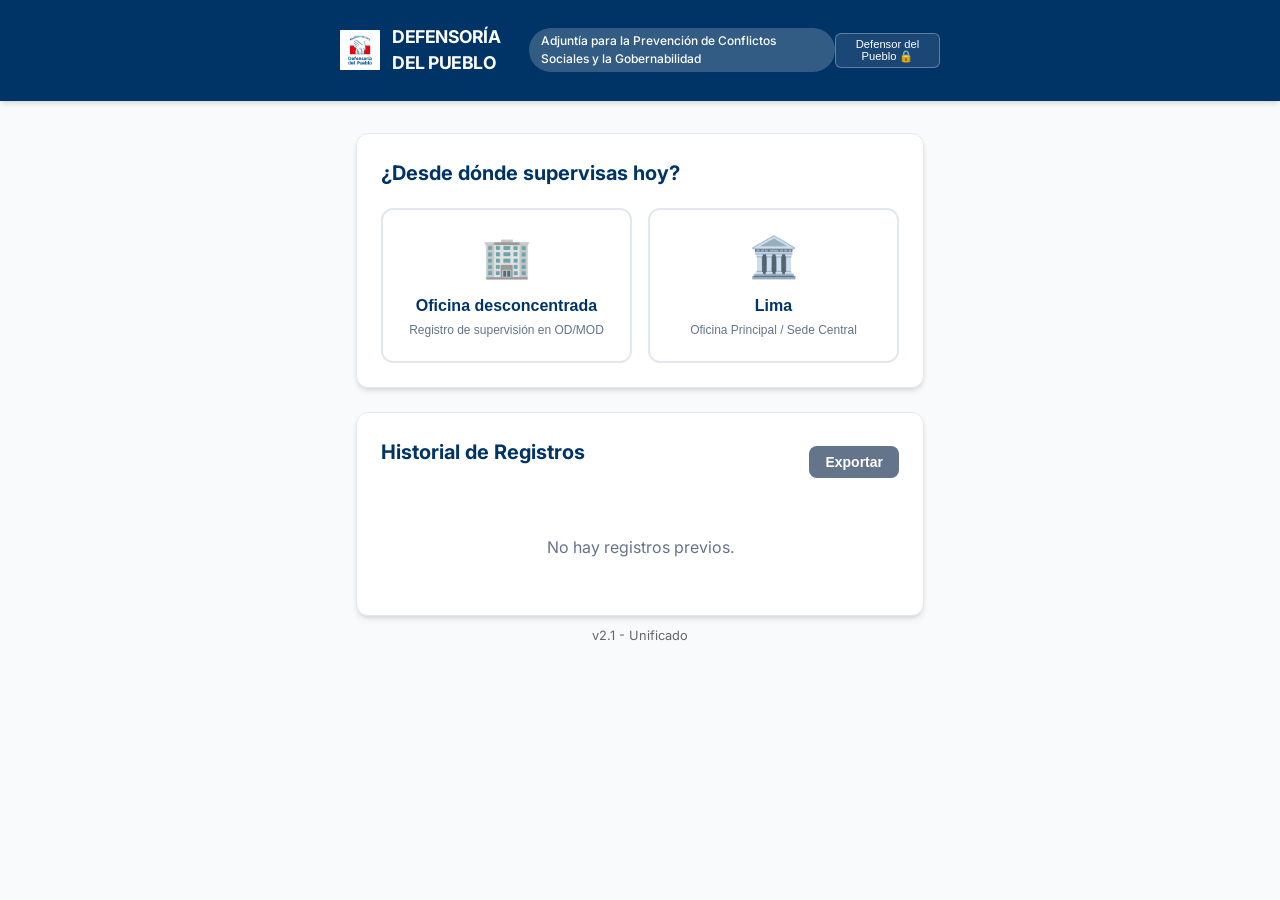
==== index.html @ 064923a9 "Add files via upload" ====
<!DOCTYPE html>
<html lang="es">

<head>
    <meta charset="UTF-8">
    <meta name="viewport" content="width=device-width, initial-scale=1.0">
    <title>Defensoría del Pueblo - Registro de Supervisión</title>
    <link rel="stylesheet" href="style.css">
    <link rel="manifest" href="manifest.json">
    <meta name="theme-color" content="#003366">
    <meta name="apple-mobile-web-app-capable" content="yes">
    <meta name="apple-mobile-web-app-status-bar-style" content="black-translucent">
    <meta name="apple-mobile-web-app-title" content="DP Supervisión">
    <link rel="apple-touch-icon" href="icon-192.png">
    <link rel="preconnect" href="https://fonts.googleapis.com">
    <link rel="preconnect" href="https://fonts.gstatic.com" crossorigin>
    <link href="https://fonts.googleapis.com/css2?family=Inter:wght@400;500;600;700&display=swap" rel="stylesheet">
</head>

<body>
    <header>
        <div class="header-content">
            <div class="logo">
                <img src="logo.png" alt="Logo Defensoría" class="header-logo">
                <span>DEFENSORÍA DEL PUEBLO</span>
            </div>
            <div class="badge">Adjuntía para la Prevención de Conflictos Sociales y la Gobernabilidad</div>
            <button id="defensor-link" class="admin-link">Defensor del Pueblo 🔒</button>
        </div>
    </header>

    <main id="app">
        <!-- Pantalla de Selección Inicial -->
        <section id="selection-section" class="card">
            <h2>¿Desde dónde supervisas hoy?</h2>
            <div class="selection-grid">
                <button id="choice-acp" class="selection-card">
                    <span class="icon">🏢</span>
                    <span class="label">Oficina desconcentrada</span>
                    <span class="desc">Registro de supervisión en OD/MOD</span>
                </button>
                <button id="choice-plan" class="selection-card">
                    <span class="icon">🏛️</span>
                    <span class="label">Lima</span>
                    <span class="desc">Oficina Principal / Sede Central</span>
                </button>
            </div>
        </section>

        <!-- Formulario OD (Antes ACP) -->
        <section id="acp-section" class="card hidden">
            <div class="section-header">
                <button class="back-link">← Volver</button>
                <h2>Supervisión en Oficina Desconcentrada</h2>
            </div>
            <form id="acp-form">
                <div class="form-group">
                    <label for="acp-supervisor">Nombre del Comisionado</label>
                    <input type="text" id="acp-supervisor" placeholder="Tu nombre completo" required>
                </div>
                <div class="form-group">
                    <label for="acp-office">OD/MOD</label>
                    <input type="text" id="acp-office" list="acp-office-list" placeholder="Escribe para buscar..."
                        required>
                    <datalist id="acp-office-list">
                        <option value="OD Amazonas">
                        <option value="OD Áncash">
                        <option value="OD Apurímac">
                        <option value="OD Arequipa">
                        <option value="OD Ayacucho">
                        <option value="OD Cajamarca">
                        <option value="OD Callao">
                        <option value="OD Cusco">
                        <option value="OD Huánuco">
                        <option value="OD Huancavelica">
                        <option value="OD Ica">
                        <option value="OD Junín">
                        <option value="OD La Libertad">
                        <option value="OD Lambayeque">
                        <option value="OD Loreto">
                        <option value="OD Lima">
                        <option value="OD Lima Este">
                        <option value="OD Lima Norte">
                        <option value="OD Lima Sur">
                        <option value="OD Lima Provincias">
                        <option value="OD Madre de Dios">
                        <option value="OD Moquegua">
                        <option value="OD Pasco">
                        <option value="OD Piura">
                        <option value="OD Puno">
                        <option value="OD San Martín">
                        <option value="OD Tacna">
                        <option value="OD Tumbes">
                        <option value="OD Ucayali">
                        <option value="MOD Atalaya">
                        <option value="MOD Purus">
                        <option value="MOD Andahuaylas">
                        <option value="OD Chimbote">
                        <option value="MOD Huanta">
                        <option value="MOD Jaén">
                        <option value="MOD Juliaca">
                        <option value="MOD La Merced">
                        <option value="MOD Satipo">
                        <option value="OD Tarapoto">
                        <option value="MOD La Convención">
                        <option value="OD Tingo María">
                        <option value="MOD Pichari">
                        <option value="MOD Puquio">
                        <option value="MOD Desaguadero">
                        <option value="MOD Aguas Verdes">
                    </datalist>
                </div>
                <div class="form-group">
                    <label for="acp-date">Fecha de la Supervisión</label>
                    <input type="date" id="acp-date" readonly required>
                </div>
                <div class="form-group">
                    <label for="acp-category">Categoría de Supervisión</label>
                    <select id="acp-category" required>
                        <option value="" disabled selected>Selecciona categoría...</option>
                        <option value="Espacio de movilización">Espacio de movilización</option>
                        <option value="Dependencia policial / Seguridad del Estado">Dependencia policial / Seguridad del
                            Estado</option>
                        <option value="Establecimiento de salud">Establecimiento de salud</option>
                        <option value="Videovigilancia">Videovigilancia</option>
                        <option value="Otro">Otro</option>
                    </select>
                </div>
                <div class="form-group">
                    <label for="acp-location">Punto de Supervisión</label>
                    <input type="text" id="acp-location" placeholder="Escribe el punto..." required>
                </div>
                <div class="form-group">
                    <label for="acp-media">Foto o Video (Opcional)</label>
                    <input type="file" id="acp-media" accept="image/*,video/*">
                </div>
                <div class="form-group">
                    <label for="acp-observations">Observaciones / Comentarios</label>
                    <textarea id="acp-observations" rows="3" placeholder="Detalles adicionales..."></textarea>
                </div>
                <div class="form-group">
                    <p class="geo-hint" style="color: #666; font-size: 0.9em; margin-bottom: 10px;">📍 La ubicación se
                        registrará automáticamente al iniciar.</p>
                </div>
                <button type="submit" class="btn-primary">Registrar e Iniciar</button>
            </form>
        </section>

        <!-- Formulario Sede Central (Antes Plan) -->
        <section id="start-section" class="card hidden">
            <div class="section-header">
                <button class="back-link">← Volver</button>
                <h2>Supervisión Lima</h2>
            </div>
            <form id="start-form">
                <div class="form-group">
                    <label for="shift">Turno</label>
                    <select id="shift" required>
                        <option value="" disabled selected>Selecciona turno...</option>
                        <option value="1er Turno">1er Turno</option>
                        <option value="2do Turno">2do Turno</option>
                    </select>
                </div>
                <div class="form-group">
                    <label for="office">Oficina / Adjuntía / Sede</label>
                    <input type="text" id="office" list="office-list" placeholder="Escribe para buscar oficina..."
                        required>
                    <datalist id="office-list">
                        <option value="OD Lima">
                        <option value="OD Lima Este">
                        <option value="OD Lima Norte">
                        <option value="OD Lima Sur">
                        <option value="Despacho del Defensor del Pueblo">
                        <option value="Primera Adjuntía">
                        <option value="Adjuntía de Lucha contra la Corrupción, Transparencia y Eficiencia del Estado">
                        <option value="Adjuntía del Medio Ambiente, Servicios Públicos y Pueblos Indígenas">
                        <option value="Adjuntía del Medio Ambiente, Cambio Climático y Pueblos Indígenas">
                        <option value="Adjuntía en Asuntos Constitucionales">
                        <option value="Adjuntía para el Derecho a la Educación">
                        <option value="Adjuntía para el Derecho a la Salud">
                        <option value="Adjuntía para la Administración Estatal">
                        <option value="Adjuntía para la Descentralización y Desarrollo Socioeconómico">
                        <option value="Adjuntía para la Niñez y Adolescencia">
                        <option value="Adjuntía para la Prevención de Conflictos Sociales y la Gobernabilidad">
                        <option
                            value="Adjuntía para la Seguridad Ciudadana, Seguridad Nacional y la Lucha contra las Drogas">
                        <option value="Adjuntía para los Derechos de la Mujer">
                        <option value="Adjuntía para los Derechos Humanos y Personas con Discapacidad">
                        <option value="Centro de Estudios Defensoriales">
                        <option value="Centro de Información">
                        <option value="Dirección de Atención al Pueblo">
                        <option value="Dirección de Atención Virtual a la Ciudadanía">
                        <option value="Dirección de Coordinación Territorial">
                        <option value="Dirección del Mecanismo Nacional de Prevención de la Tortura">
                        <option value="Dirección de Litigio Estratégico">
                        <option value="Gabinete">
                        <option value="Oficina General de Administración y Finanzas">
                        <option value="Área de Contabilidad">
                        <option value="Oficina de Contabilidad">
                        <option value="Área de Infraestructura y Seguridad Integral">
                        <option value="Oficina de Infraestructura y Seguridad Integral">
                        <option value="Área de Logística">
                        <option value="Área de Tesorería">
                        <option value="Oficina de Tesorería">
                        <option value="Control Previo">
                        <option value="Control Patrimonial">
                        <option value="Oficina de Control Patrimonial">
                        <option value="Oficina de Administración y Finanzas">
                        <option value="Oficina de Asesoría Jurídica">
                        <option value="Oficina General de Asesoría Jurídica">
                        <option value="Oficina de Asuntos Contractuales y Sistemas Administrativos">
                        <option
                            value="Oficina de Asuntos Laborales, Simplificación Administrativa y Cooperación Internacional">
                        <option value="Oficina de Comunicaciones e Imagen Institucional">
                        <option value="Oficina General de Comunicaciones e Imagen Institucional">
                        <option value="Oficina de Control Institucional">
                        <option value="Oficina de Gestión y Desarrollo Humano">
                        <option value="Oficina General de Gestión y Desarrollo Humano">
                        <option value="Oficina de Remuneraciones y Beneficios">
                        <option value="Oficina de Desarrollo y Bienestar Social">
                        <option value="Oficina de Desarrollo Estratégico y Cooperación Internacional">
                        <option value="Oficina de Cooperación Internacional">
                        <option value="Oficina de Planeamiento y Presupuesto">
                        <option value="Oficina General de Planeamiento y Presupuesto">
                        <option value="Oficina de Planeamiento">
                        <option value="Oficina de Presupuesto">
                        <option value="Oficina de Modernización">
                        <option value="Oficina de Estadística">
                        <option value="Oficina General de Tecnologías, Innovación y Transformación Digital">
                        <option value="Oficina de Ingeniería de Software">
                        <option value="Oficina de Infraestructura Tecnológica">
                        <option value="Oficina de Soporte Técnico">
                        <option
                            value="Programa de Defensa y Promoción de los Derechos de las Personas con Discapacidad">
                        <option value="Programa de Investigaciones Especiales en Derechos Humanos">
                        <option value="Programa de Pueblos Indígenas">
                        <option value="Programa para la Supervisión de Contrataciones e Inversiones Públicas">
                        <option value="Programa para las Personas Privadas de la Libertad">
                        <option value="Programa para los Derechos de las Personas Migrantes">
                        <option value="Programa para los Derechos de las Personas en Movilidad Humana">
                        <option value="Programa Rompiendo Cadenas">
                        <option value="Programa de Litigio Estratégico">
                        <option value="Secretaría General">
                        <option value="SG - Gestión Documentaria y Archivo">
                        <option value="Oficina de Gestión Documentaria y Archivo">
                        <option value="Oficina de Integridad Institucional">
                        <option value="Secretaría Técnica Especializada">
                    </datalist>
                </div>
                <div class="form-group">
                    <label for="name">Nombre del Comisionado</label>
                    <input type="text" id="name" placeholder="Tu nombre completo" required>
                </div>
                <div class="form-group">
                    <label for="protest-name">Nombre de la Protesta</label>
                    <input type="text" id="protest-name" list="protest-list-plan"
                        placeholder="Nombre del colectivo o marcha" required>
                    <datalist id="protest-list-plan" class="protest-list-dynamic"></datalist>
                </div>
                <div class="form-group">
                    <label for="category">Categoría de Supervisión</label>
                    <select id="category" required>
                        <option value="" disabled selected>Selecciona categoría...</option>
                        <option value="Espacio de movilización">Espacio de movilización</option>
                        <option value="Dependencia policial / Seguridad del Estado">Dependencia policial / Seguridad del
                            Estado</option>
                        <option value="Establecimiento de salud">Establecimiento de salud</option>
                        <option value="Videovigilancia">Videovigilancia</option>
                    </select>
                </div>
                <div class="form-group">
                    <label for="location">Punto de Supervisión</label>
                    <input type="text" id="location" list="location-list" placeholder="Escribe o selecciona..."
                        required>
                    <datalist id="location-list">
                        <!-- Se puebla dinámicamente desde app.js -->
                    </datalist>
                </div>
                <div class="form-group">
                    <label for="date">Fecha de la Supervisión</label>
                    <input type="date" id="date" readonly required>
                </div>
                <div class="form-group">
                    <label for="media">Foto o Video (Opcional)</label>
                    <input type="file" id="media" accept="image/*,video/*">
                </div>
                <div class="form-group">
                    <label for="observations">Observaciones / Comentarios</label>
                    <textarea id="observations" rows="3"
                        placeholder="Detalles adicionales, incidencias, etc."></textarea>
                </div>
                <div class="form-group">
                    <p class="geo-hint" style="color: #666; font-size: 0.9em; margin-bottom: 10px;">📍 La ubicación se
                        registrará automáticamente al iniciar.</p>
                </div>
                <button type="submit" class="btn-primary">Iniciar Supervisión</button>
            </form>
        </section>

        <!-- Sesión Activa -->
        <section id="active-section" class="card hidden">
            <div class="active-header">
                <span class="status-dot"></span>
                <h3>Supervisión en Curso</h3>
            </div>
            <div id="active-info">
                <p><strong>Punto:</strong> <span id="display-location"></span></p>
                <p><strong>Inicio:</strong> <span id="display-start"></span></p>
                <p><strong>GPS Inicio:</strong> <span id="display-start-geo">Pendiente...</span></p>
            </div>
            <div class="timer" id="timer">00:00:00</div>

            <!-- Incidencias -->
            <div class="incident-actions" style="margin: 20px 0; text-align: center;">
                <button id="add-incident-btn" class="btn-primary"
                    style="background-color: #f39c12; border-color: #e67e22;">
                    🚩 Registrar Incidencia
                </button>
            </div>
            <div id="incidents-timeline" class="timeline-container">
                <!-- Se llena dinámicamente -->
            </div>
            <div class="form-group">
                <p class="geo-hint" style="color: #666; font-size: 0.9em; margin-bottom: 10px; text-align: center;">📍
                    Al finalizar se registrará tu ubicación final.</p>
            </div>
            <button id="finish-btn" class="btn-danger">Finalizar Supervisión</button>
        </section>

        <!-- Historial -->
        <section id="history-section" class="card">
            <div class="history-header">
                <h2>Historial de Registros</h2>
                <button id="export-btn" class="btn-secondary">Exportar</button>
            </div>
            <div id="history-list" class="history-list">
                <!-- Se llenará dinámicamente -->
                <p class="empty-msg">No hay registros previos.</p>
            </div>
        </section>
    </main>

    <!-- Modal Incidencias -->
    <div id="incident-modal" class="modal hidden-modal">
        <div class="modal-content">
            <h3>Nueva Incidencia</h3>
            <div class="form-group">
                <label for="incident-time">Hora del evento</label>
                <input type="time" id="incident-time" readonly>
            </div>
            <div class="form-group">
                <textarea id="incident-desc" placeholder="Describe lo que está pasando..." rows="4"
                    style="width: 100%; padding: 10px;"></textarea>
            </div>
            <div class="form-group">
                <label class="btn-secondary" style="display: block; text-align: center; margin-bottom: 5px;">
                    📷 Tomar Foto (Opcional)
                    <input type="file" id="incident-photo" accept="image/*" capture="environment"
                        style="display: none;">
                </label>
                <div id="incident-photo-name" style="text-align: center; font-size: 0.8rem; color: #666;">Sin archivo
                </div>
            </div>
            <div class="modal-actions" style="display: flex; gap: 10px; justify-content: space-between;">
                <button id="cancel-incident-btn" class="btn-secondary"
                    style="background-color: #95a5a6;">Cancelar</button>
                <button id="save-incident-btn" class="btn-primary">Guardar</button>
            </div>
        </div>
    </div>

    <script src="app.js"></script>
    <div style="text-align: center; font-size: 0.8rem; color: #666; padding: 10px;">
        v2.1 - Unificado
    </div>
</body>

</html>
---- style.css ----
:root {
    --primary: #003366;
    /* Azul institucional */
    --secondary: #64748b;
    --danger: #dc2626;
    --success: #16a34a;
    --background: #f8fafc;
    --card-bg: #ffffff;
    --text-main: #1e293b;
    --text-muted: #64748b;
    --border: #e2e8f0;
    --radius: 12px;
    --shadow: 0 4px 6px -1px rgb(0 0 0 / 0.1), 0 2px 4px -2px rgb(0 0 0 / 0.1);
}

* {
    box-sizing: border-box;
    margin: 0;
    padding: 0;
}

body {
    font-family: 'Inter', sans-serif;
    background-color: var(--background);
    color: var(--text-main);
    line-height: 1.5;
    padding-bottom: 2rem;
}

header {
    background-color: var(--primary);
    color: white;
    padding: 1.5rem 1rem;
    margin-bottom: 2rem;
    box-shadow: var(--shadow);
}

.header-content {
    max-width: 600px;
    margin: 0 auto;
    display: flex;
    justify-content: space-between;
    align-items: center;
}

.logo {
    display: flex;
    align-items: center;
    gap: 0.75rem;
    font-weight: 700;
    font-size: 1.1rem;
    letter-spacing: -0.025em;
}

.header-logo {
    height: 40px;
    width: auto;
}

.badge {
    background: rgba(255, 255, 255, 0.2);
    padding: 0.25rem 0.75rem;
    border-radius: 9999px;
    font-size: 0.75rem;
    font-weight: 500;
}

main {
    max-width: 600px;
    margin: 0 auto;
    padding: 0 1rem;
    display: flex;
    flex-direction: column;
    gap: 1.5rem;
}

.card {
    background: var(--card-bg);
    border-radius: var(--radius);
    padding: 1.5rem;
    box-shadow: var(--shadow);
    border: 1px solid var(--border);
}

h2 {
    font-size: 1.25rem;
    margin-bottom: 1.25rem;
    color: var(--primary);
}

.form-group {
    margin-bottom: 1.25rem;
}

label {
    display: block;
    font-size: 0.875rem;
    font-weight: 600;
    margin-bottom: 0.5rem;
    color: var(--text-muted);
}

input,
select,
textarea {
    width: 100%;
    padding: 0.75rem;
    border: 1px solid var(--border);
    border-radius: 8px;
    font-size: 1rem;
    transition: border-color 0.2s;
    background-color: white;
    font-family: inherit;
}

textarea {
    resize: vertical;
}

input:focus,
select:focus,
textarea:focus {
    outline: none;
    border-color: var(--primary);
}

.admin-link {
    background: rgba(255, 255, 255, 0.1);
    border: 1px solid rgba(255, 255, 255, 0.3);
    color: white;
    padding: 0.25rem 0.6rem;
    border-radius: 6px;
    font-size: 0.7rem;
    cursor: pointer;
    transition: background 0.2s;
}

.admin-link:hover {
    background: rgba(255, 255, 255, 0.2);
}

.btn-primary,
.btn-danger,
.btn-secondary {
    width: 100%;
    padding: 0.875rem;
    border: none;
    border-radius: 8px;
    font-size: 1rem;
    font-weight: 600;
    cursor: pointer;
    transition: opacity 0.2s, transform 0.1s;
}

.btn-primary {
    background: var(--primary);
    color: white;
}

.btn-danger {
    background: var(--danger);
    color: white;
}

.btn-secondary {
    background: var(--secondary);
    color: white;
    width: auto;
    padding: 0.5rem 1rem;
    font-size: 0.875rem;
}

button:active {
    transform: scale(0.98);
}

.hidden {
    display: none !important;
}

/* Section Header & Back Link */
.section-header {
    display: flex;
    align-items: center;
    gap: 1rem;
    margin-bottom: 1.5rem;
}

.back-link {
    background: none;
    border: none;
    color: var(--primary);
    font-weight: 600;
    cursor: pointer;
    font-size: 0.9rem;
    padding: 0.5rem 0;
}

.back-link:hover {
    text-decoration: underline;
}

/* Selection Grid */
.selection-grid {
    display: grid;
    grid-template-columns: 1fr 1fr;
    gap: 1rem;
    margin-top: 0.5rem;
}

.selection-card {
    background: white;
    border: 2px solid var(--border);
    border-radius: var(--radius);
    padding: 1.5rem 1rem;
    cursor: pointer;
    transition: all 0.2s ease;
    display: flex;
    flex-direction: column;
    align-items: center;
    text-align: center;
    gap: 0.5rem;
}

.selection-card:hover {
    border-color: var(--primary);
    transform: translateY(-4px);
    box-shadow: var(--shadow);
}

.selection-card .icon {
    font-size: 2.5rem;
    margin-bottom: 0.5rem;
}

.selection-card .label {
    display: block;
    font-weight: 700;
    font-size: 1rem;
    color: var(--primary);
}

.selection-card .desc {
    font-size: 0.75rem;
    color: var(--text-muted);
}

@media (max-width: 480px) {
    .selection-grid {
        grid-template-columns: 1fr;
    }
}

/* Sesión Activa Styles */
.active-header {
    display: flex;
    align-items: center;
    gap: 0.5rem;
    margin-bottom: 1rem;
}

.status-dot {
    width: 10px;
    height: 10px;
    background-color: var(--danger);
    border-radius: 50%;
    animation: blink 1.5s infinite;
}

@keyframes blink {
    0% {
        opacity: 1;
    }

    50% {
        opacity: 0.4;
    }

    100% {
        opacity: 1;
    }
}

#active-info {
    margin-bottom: 1.5rem;
    padding: 1rem;
    background: #f1f5f9;
    border-radius: 8px;
    font-size: 0.95rem;
}

.timer {
    font-size: 3rem;
    font-weight: 700;
    text-align: center;
    margin-bottom: 1.5rem;
    font-variant-numeric: tabular-nums;
    color: var(--primary);
}

/* History Styles */
.history-header {
    display: flex;
    justify-content: space-between;
    align-items: center;
    margin-bottom: 1rem;
}

.history-list {
    display: flex;
    flex-direction: column;
    gap: 0.75rem;
}

.history-item {
    padding: 1rem;
    border: 1px solid var(--border);
    border-radius: 8px;
    font-size: 0.9rem;
}

.history-item .header {
    display: flex;
    justify-content: space-between;
    font-weight: 600;
    margin-bottom: 0.25rem;
}

.history-item .details p {
    margin-top: 0.25rem;
}

.history-item .details .obs {
    margin-top: 0.5rem;
    padding-top: 0.5rem;
    border-top: 1px dashed var(--border);
    font-style: italic;
    color: var(--text-main);
}

.duration-tag {
    background: #e0f2fe;
    color: #0369a1;
    padding: 0.1rem 0.5rem;
    border-radius: 4px;
    font-size: 0.8rem;
}

.badge-type {
    background: #e2e8f0;
    color: var(--primary);
    padding: 2px 6px;
    border-radius: 4px;
    font-size: 0.75rem;
    margin-right: 0.5rem;
    font-weight: 600;
}

.weekend-tag {
    background: #fef3c7;
    color: #92400e;
    padding: 0.1rem 0.5rem;
    border-radius: 4px;
    font-size: 0.8rem;
    margin-left: 0.5rem;
}

.empty-msg {
    text-align: center;
    color: var(--text-muted);
    padding: 2rem;
}

@media (max-width: 480px) {
    body {
        padding-bottom: 1rem;
    }

    .timer {
        font-size: 2.5rem;
    }
}

/* --- Timeline de Incidencias --- */
.timeline-container {
    position: relative;
    padding: 20px 0;
    margin-top: 20px;
    border-top: 1px solid #eee;
    text-align: left;
}

.timeline-item {
    position: relative;
    padding-left: 20px;
    margin-bottom: 15px;
    border-left: 2px solid #3498db;
}

.timeline-item::before {
    content: '';
    position: absolute;
    left: -6px;
    top: 0;
    width: 10px;
    height: 10px;
    background: #3498db;
    border-radius: 50%;
}

.timeline-time {
    font-size: 0.8rem;
    color: #666;
    font-weight: bold;
}

.timeline-desc {
    font-size: 0.9rem;
    color: #333;
    margin: 5px 0;
    white-space: pre-wrap;
}

.timeline-photo {
    font-size: 0.8rem;
    color: #2ecc71;
    font-weight: 500;
}

/* --- Modal --- */
.modal {
    position: fixed;
    top: 0;
    left: 0;
    width: 100%;
    height: 100%;
    background-color: rgba(0, 0, 0, 0.5);
    display: flex;
    justify-content: center;
    align-items: center;
    z-index: 1000;
}

.hidden-modal {
    display: none !important;
}

.modal-content {
    background: white;
    padding: 20px;
    border-radius: 10px;
    width: 90%;
    max-width: 400px;
    box-shadow: 0 4px 10px rgba(0, 0, 0, 0.2);
}
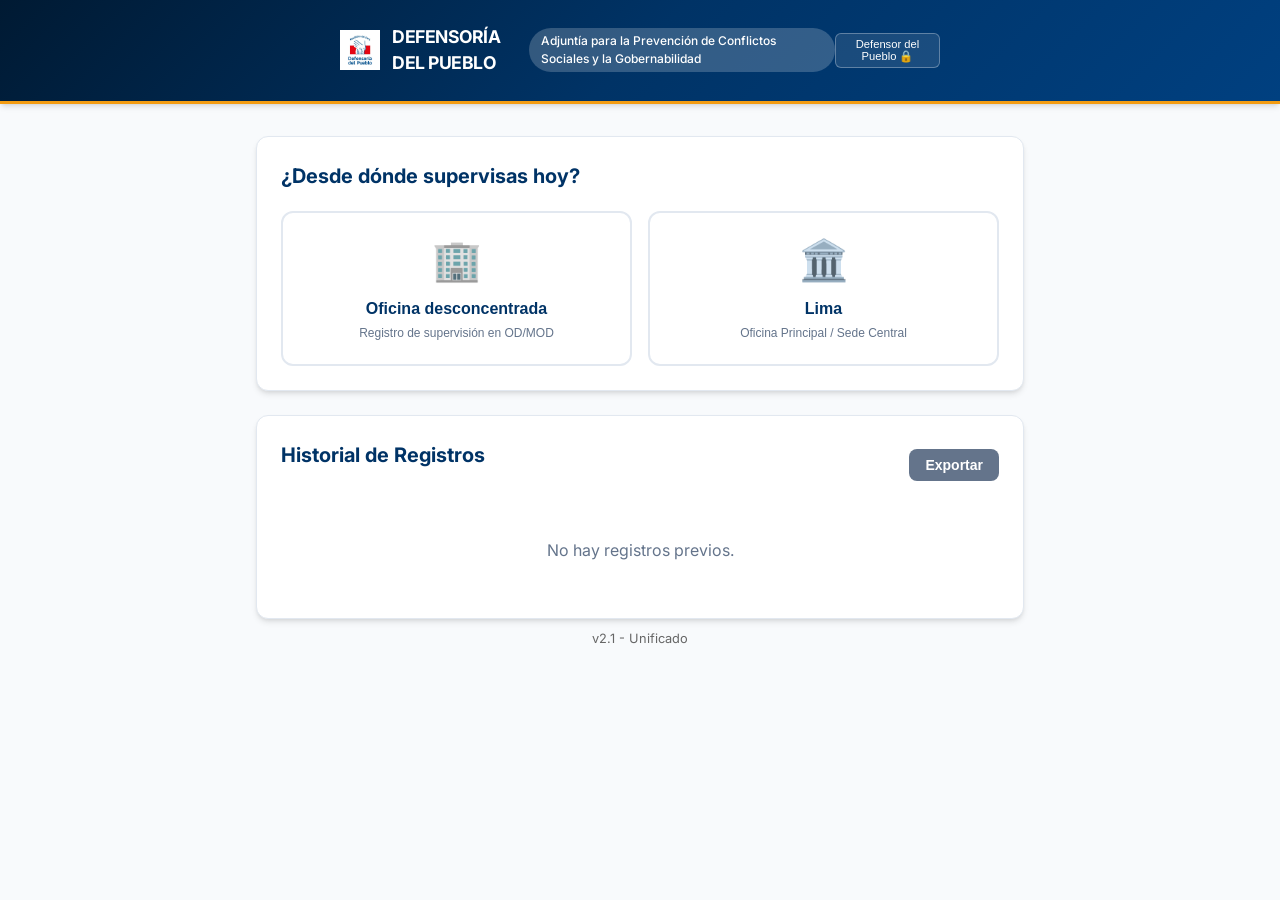
==== commit f2bd457c: "Add files via upload" ====
--- a/index.html
+++ b/index.html
@@ -130,15 +130,22 @@
                     <label for="acp-location">Punto de Supervisión</label>
                     <input type="text" id="acp-location" placeholder="Escribe el punto..." required>
                 </div>
-                <div class="form-group">
-                    <label for="acp-media">Foto o Video (Opcional)</label>
-                    <input type="file" id="acp-media" accept="image/*,video/*">
-                </div>
-                <div class="form-group">
+                <div class="form-group full-width">
+                    <label>Foto o Video (Opcional)</label>
+                    <div class="dropzone" id="dropzone-acp">
+                        <input type="file" id="acp-media" accept="image/*,video/*">
+                        <div class="dropzone-content" id="dropzone-content-acp">
+                            <div class="dropzone-icon">📷</div>
+                            <div class="dropzone-text">Arrastra tu archivo aquí o haz clic para seleccionar</div>
+                        </div>
+                        <img src="" alt="Preview" class="dropzone-preview" id="preview-acp">
+                    </div>
+                </div>
+                <div class="form-group full-width">
                     <label for="acp-observations">Observaciones / Comentarios</label>
                     <textarea id="acp-observations" rows="3" placeholder="Detalles adicionales..."></textarea>
                 </div>
-                <div class="form-group">
+                <div class="form-group full-width">
                     <p class="geo-hint" style="color: #666; font-size: 0.9em; margin-bottom: 10px;">📍 La ubicación se
                         registrará automáticamente al iniciar.</p>
                 </div>
@@ -280,16 +287,23 @@
                     <label for="date">Fecha de la Supervisión</label>
                     <input type="date" id="date" readonly required>
                 </div>
-                <div class="form-group">
-                    <label for="media">Foto o Video (Opcional)</label>
-                    <input type="file" id="media" accept="image/*,video/*">
-                </div>
-                <div class="form-group">
+                <div class="form-group full-width">
+                    <label>Foto o Video (Opcional)</label>
+                    <div class="dropzone" id="dropzone-sede">
+                        <input type="file" id="media" accept="image/*,video/*">
+                        <div class="dropzone-content" id="dropzone-content-sede">
+                            <div class="dropzone-icon">📷</div>
+                            <div class="dropzone-text">Arrastra tu archivo aquí o haz clic para seleccionar</div>
+                        </div>
+                        <img src="" alt="Preview" class="dropzone-preview" id="preview-sede">
+                    </div>
+                </div>
+                <div class="form-group full-width">
                     <label for="observations">Observaciones / Comentarios</label>
                     <textarea id="observations" rows="3"
                         placeholder="Detalles adicionales, incidencias, etc."></textarea>
                 </div>
-                <div class="form-group">
+                <div class="form-group full-width">
                     <p class="geo-hint" style="color: #666; font-size: 0.9em; margin-bottom: 10px;">📍 La ubicación se
                         registrará automáticamente al iniciar.</p>
                 </div>
@@ -353,12 +367,15 @@
                     style="width: 100%; padding: 10px;"></textarea>
             </div>
             <div class="form-group">
-                <label class="btn-secondary" style="display: block; text-align: center; margin-bottom: 5px;">
-                    📷 Tomar Foto (Opcional)
-                    <input type="file" id="incident-photo" accept="image/*" capture="environment"
-                        style="display: none;">
-                </label>
-                <div id="incident-photo-name" style="text-align: center; font-size: 0.8rem; color: #666;">Sin archivo
+                <div class="dropzone" id="dropzone-incident" style="padding: 1rem;">
+                    <input type="file" id="incident-photo" accept="image/*" capture="environment">
+                    <div class="dropzone-content" id="dropzone-content-incident">
+                        <div class="dropzone-icon" style="font-size: 1.5rem;">📷</div>
+                        <div class="dropzone-text" style="font-size: 0.8rem;">Adjuntar foto</div>
+                    </div>
+                    <img src="" alt="Preview" class="dropzone-preview" id="preview-incident">
+                </div>
+                <div id="incident-photo-name" style="text-align: center; font-size: 0.8rem; color: #666; margin-top: 5px;">Sin archivo
                 </div>
             </div>
             <div class="modal-actions" style="display: flex; gap: 10px; justify-content: space-between;">
--- a/style.css
+++ b/style.css
@@ -28,11 +28,12 @@
 }
 
 header {
-    background-color: var(--primary);
+    background: linear-gradient(135deg, #001a33, var(--primary), #004080);
     color: white;
     padding: 1.5rem 1rem;
     margin-bottom: 2rem;
     box-shadow: var(--shadow);
+    border-bottom: 3px solid #f39c12;
 }
 
 .header-content {
@@ -66,7 +67,7 @@
 }
 
 main {
-    max-width: 600px;
+    max-width: 800px;
     margin: 0 auto;
     padding: 0 1rem;
     display: flex;
@@ -122,6 +123,7 @@
 textarea:focus {
     outline: none;
     border-color: var(--primary);
+    box-shadow: 0 0 0 3px rgba(0, 51, 102, 0.15);
 }
 
 .admin-link {
@@ -153,8 +155,13 @@
 }
 
 .btn-primary {
-    background: var(--primary);
+    background: linear-gradient(135deg, var(--primary), #004080);
     color: white;
+    box-shadow: 0 2px 4px rgba(0, 51, 102, 0.2);
+}
+.btn-primary:hover {
+    transform: translateY(-1px);
+    box-shadow: 0 4px 8px rgba(0, 51, 102, 0.3);
 }
 
 .btn-danger {
@@ -260,24 +267,25 @@
 }
 
 .status-dot {
-    width: 10px;
-    height: 10px;
+    width: 12px;
+    height: 12px;
     background-color: var(--danger);
     border-radius: 50%;
-    animation: blink 1.5s infinite;
-}
-
-@keyframes blink {
+    animation: pulse-red 2s infinite;
+}
+
+@keyframes pulse-red {
     0% {
-        opacity: 1;
-    }
-
-    50% {
-        opacity: 0.4;
-    }
-
+        transform: scale(0.95);
+        box-shadow: 0 0 0 0 rgba(220, 38, 38, 0.7);
+    }
+    70% {
+        transform: scale(1);
+        box-shadow: 0 0 0 10px rgba(220, 38, 38, 0);
+    }
     100% {
-        opacity: 1;
+        transform: scale(0.95);
+        box-shadow: 0 0 0 0 rgba(220, 38, 38, 0);
     }
 }
 
@@ -452,4 +460,101 @@
     width: 90%;
     max-width: 400px;
     box-shadow: 0 4px 10px rgba(0, 0, 0, 0.2);
+}
+
+/* --- Form Grid for Larger Screens --- */
+@media (min-width: 600px) {
+    #acp-form, #start-form {
+        display: grid;
+        grid-template-columns: 1fr 1fr;
+        gap: 0 1.25rem;
+    }
+    
+    .form-group.full-width {
+        grid-column: 1 / -1;
+    }
+
+    button[type="submit"] {
+        grid-column: 1 / -1;
+    }
+}
+
+/* --- Dropzone Styles --- */
+.dropzone {
+    border: 2px dashed var(--border);
+    border-radius: var(--radius);
+    padding: 2rem 1rem;
+    text-align: center;
+    background: #f8fafc;
+    cursor: pointer;
+    transition: all 0.2s ease;
+    position: relative;
+    overflow: hidden;
+}
+
+.dropzone:hover, .dropzone.dragover {
+    border-color: var(--primary);
+    background: #e0f2fe;
+}
+
+.dropzone input[type="file"] {
+    position: absolute;
+    top: 0;
+    left: 0;
+    width: 100%;
+    height: 100%;
+    opacity: 0;
+    cursor: pointer;
+}
+
+.dropzone-content {
+    display: flex;
+    flex-direction: column;
+    align-items: center;
+    gap: 0.5rem;
+    pointer-events: none;
+}
+
+.dropzone-icon {
+    font-size: 2rem;
+    color: var(--text-muted);
+}
+
+.dropzone-preview {
+    max-width: 100%;
+    max-height: 200px;
+    border-radius: 8px;
+    display: none;
+    margin-top: 10px;
+    object-fit: cover;
+    z-index: 1;
+    position: relative;
+}
+
+/* --- Skeleton Loading --- */
+.skeleton-card {
+    background: white;
+    border-radius: 12px;
+    padding: 1.5rem;
+    box-shadow: 0 2px 4px rgba(0, 0, 0, 0.05);
+    border-left: 5px solid #e2e8f0;
+    display: grid;
+    grid-template-columns: 1fr auto;
+    gap: 1rem;
+    margin-bottom: 1rem;
+}
+
+.skeleton-text {
+    height: 15px;
+    background: #e2e8f0;
+    border-radius: 4px;
+    margin-bottom: 10px;
+    animation: shimmer 1.5s infinite linear;
+    background-image: linear-gradient(90deg, #e2e8f0 0px, #f1f5f9 40px, #e2e8f0 80px);
+    background-size: 200% 100%;
+}
+
+@keyframes shimmer {
+    0% { background-position: 200% 0; }
+    100% { background-position: -200% 0; }
 }
